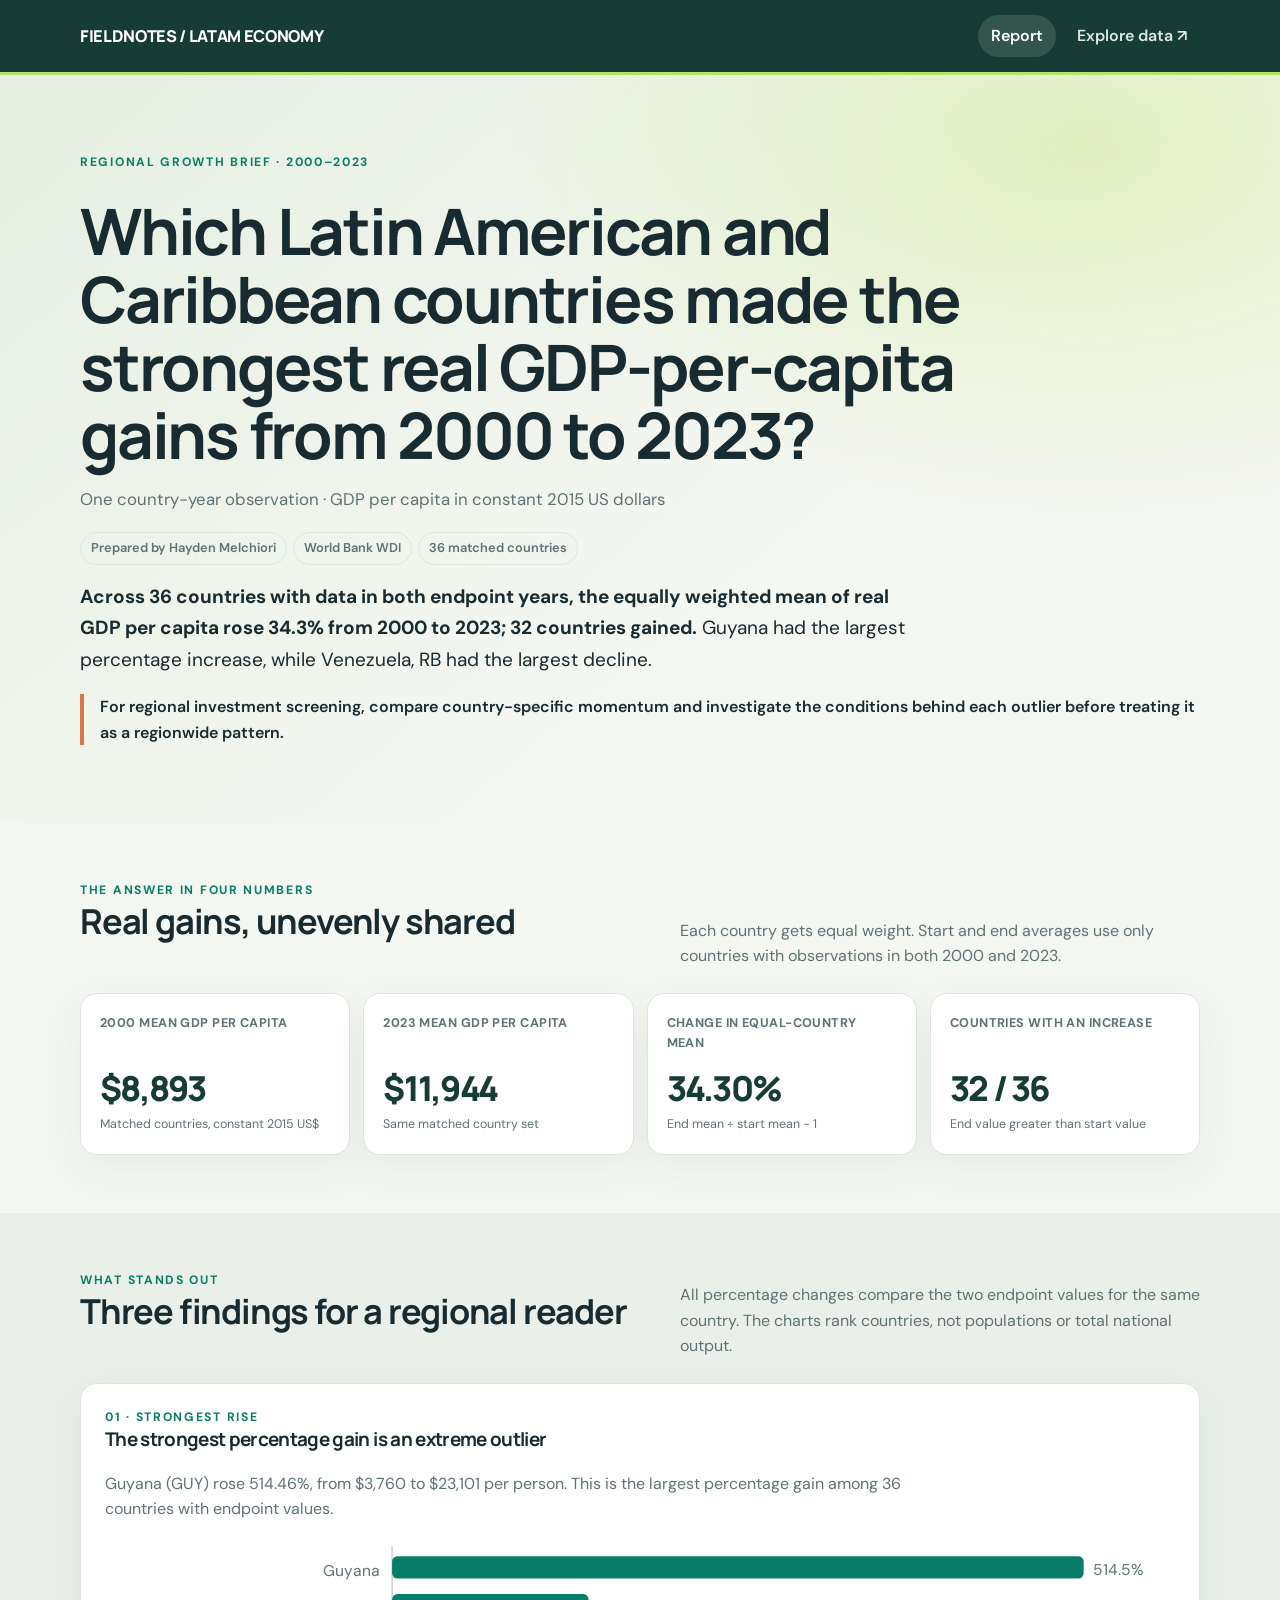
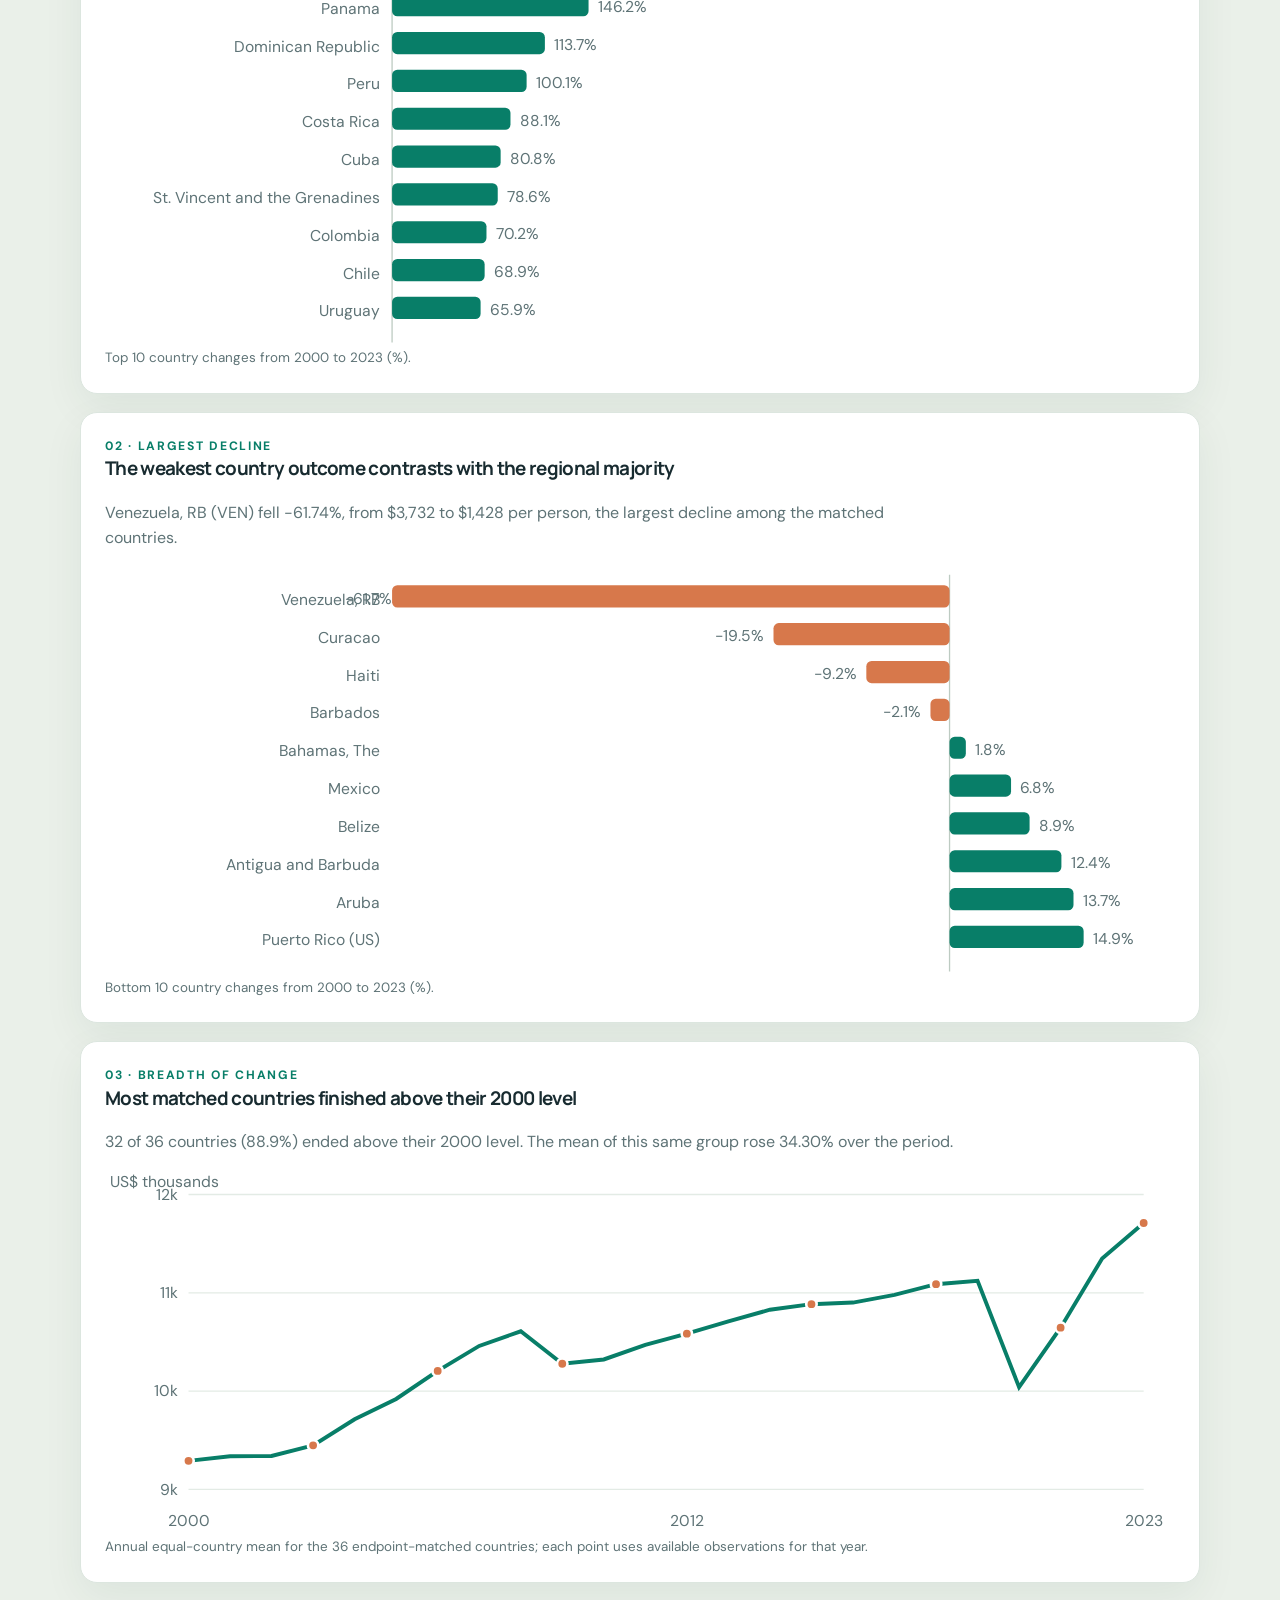
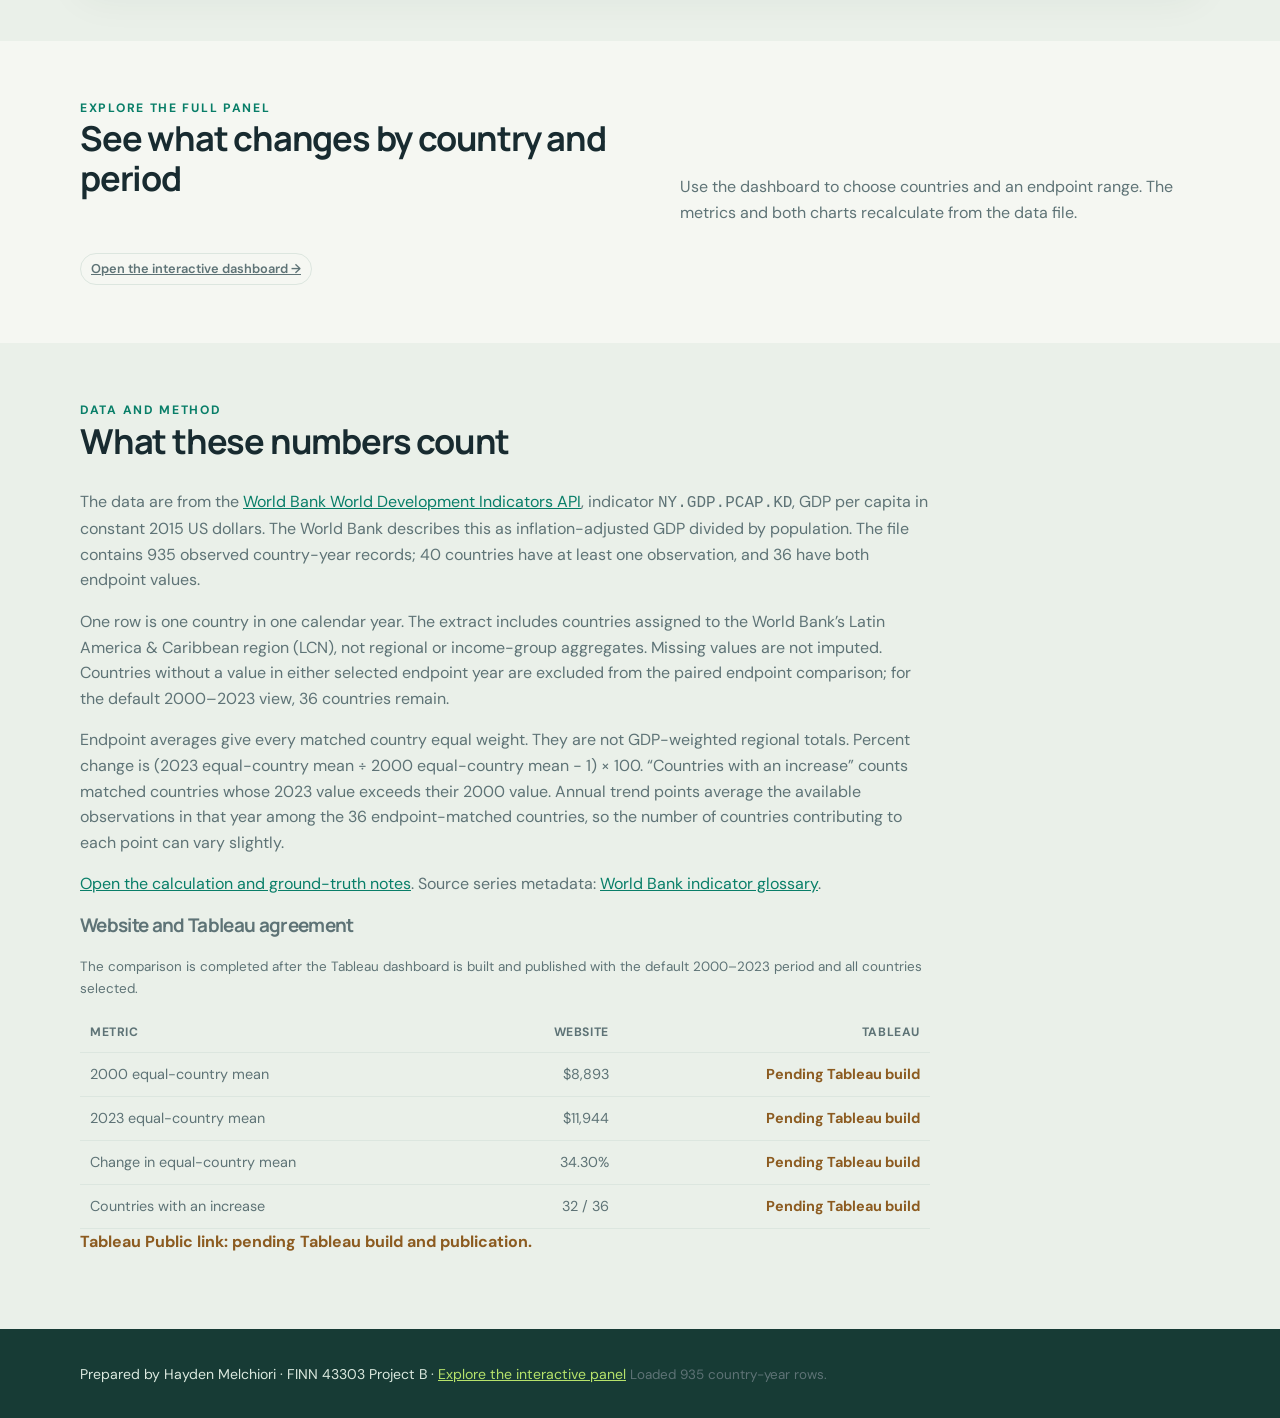
==== index.html @ 9fbc9ff0 "Build regional GDP per capita dashboard" ====
<!doctype html>
<html lang="en">
<head>
  <meta charset="utf-8"><meta name="viewport" content="width=device-width,initial-scale=1">
  <meta name="description" content="A comparison of real GDP per capita across Latin America and the Caribbean, 2000–2023.">
  <title>Which countries gained? | Regional Growth Brief</title>
  <link rel="stylesheet" href="site.css">
  <script defer src="site.js"></script>
</head>
<body>
<header class="topbar"><nav class="nav wrap" aria-label="Main navigation"><a class="brand" href="index.html">FIELDNOTES / LATAM ECONOMY</a><div class="navlinks"><a href="index.html" aria-current="page">Report</a><a href="dashboard.html">Explore data ↗</a></div></nav></header>
<main id="report-app">
  <section class="hero"><div class="wrap">
    <div class="eyebrow">Regional growth brief · 2000–2023</div>
    <h1>Which Latin American and Caribbean countries made the strongest real GDP-per-capita gains from 2000 to 2023?</h1>
    <p class="subtitle">One country-year observation · GDP per capita in constant 2015 US dollars</p>
    <p><span class="tag">Prepared by Hayden Melchiori</span><span class="tag">World Bank WDI</span><span class="tag" id="cohort-tag">Matched countries</span></p>
    <p class="answer" id="answer"></p>
    <p class="recommend">For regional investment screening, compare country-specific momentum and investigate the conditions behind each outlier before treating it as a regionwide pattern.</p>
  </div></section>
  <section class="section"><div class="wrap"><div class="section-head"><div><div class="eyebrow">The answer in four numbers</div><h2>Real gains, unevenly shared</h2></div><p>Each country gets equal weight. Start and end averages use only countries with observations in both 2000 and 2023.</p></div><div id="report-metrics" class="metrics"></div></div></section>
  <section class="section alt"><div class="wrap"><div class="section-head"><div><div class="eyebrow">What stands out</div><h2>Three findings for a regional reader</h2></div><p>All percentage changes compare the two endpoint values for the same country. The charts rank countries, not populations or total national output.</p></div>
    <div class="findings">
      <article class="finding"><div class="eyebrow">01 · strongest rise</div><h3>The strongest percentage gain is an extreme outlier</h3><p id="finding-top"></p><div id="report-top-chart" class="chart" aria-label="Ten countries with the largest increase"></div><div class="small">Top 10 country changes from 2000 to 2023 (%).</div></article>
      <article class="finding"><div class="eyebrow">02 · largest decline</div><h3>The weakest country outcome contrasts with the regional majority</h3><p id="finding-bottom"></p><div id="report-bottom-chart" class="chart" aria-label="Ten countries with the smallest or negative change"></div><div class="small">Bottom 10 country changes from 2000 to 2023 (%).</div></article>
      <article class="finding"><div class="eyebrow">03 · breadth of change</div><h3>Most matched countries finished above their 2000 level</h3><p id="finding-breadth"></p><div id="report-trend-chart" class="chart" aria-label="Annual mean real GDP per capita"></div><div class="small">Annual equal-country mean for the 36 endpoint-matched countries; each point uses available observations for that year.</div></article>
    </div>
  </div></section>
  <section class="section"><div class="wrap"><div class="section-head"><div><div class="eyebrow">Explore the full panel</div><h2>See what changes by country and period</h2></div><p>Use the dashboard to choose countries and an endpoint range. The metrics and both charts recalculate from the data file.</p></div><a class="tag" href="dashboard.html">Open the interactive dashboard →</a></div></section>
  <section class="section alt"><div class="wrap"><div class="eyebrow">Data and method</div><h2>What these numbers count</h2><div class="source">
    <p>The data are from the <a href="https://api.worldbank.org/v2/country/all/indicator/NY.GDP.PCAP.KD?date=2000:2023&amp;format=json&amp;per_page=20000">World Bank World Development Indicators API</a>, indicator <code>NY.GDP.PCAP.KD</code>, GDP per capita in constant 2015 US dollars. The World Bank describes this as inflation-adjusted GDP divided by population. The file contains <span id="source-row-count"></span> observed country-year records; <span id="source-country-count"></span> countries have at least one observation, and <span id="source-paired-count"></span> have both endpoint values.</p>
    <p>One row is one country in one calendar year. The extract includes countries assigned to the World Bank’s Latin America &amp; Caribbean region (LCN), not regional or income-group aggregates. Missing values are not imputed. Countries without a value in either selected endpoint year are excluded from the paired endpoint comparison; for the default 2000–2023 view, <span id="source-paired-count-2"></span> countries remain.</p>
    <p>Endpoint averages give every matched country equal weight. They are not GDP-weighted regional totals. Percent change is (2023 equal-country mean ÷ 2000 equal-country mean − 1) × 100. “Countries with an increase” counts matched countries whose 2023 value exceeds their 2000 value. Annual trend points average the available observations in that year among the 36 endpoint-matched countries, so the number of countries contributing to each point can vary slightly.</p>
    <p><a href="numbers_check.md">Open the calculation and ground-truth notes</a>. Source series metadata: <a href="https://databank.worldbank.org/metadataglossary/world-development-indicators/series/NY.GDP.PCAP.KD">World Bank indicator glossary</a>.</p>
    <h3>Website and Tableau agreement</h3>
    <p class="small">The comparison is completed after the Tableau dashboard is built and published with the default 2000–2023 period and all countries selected.</p>
    <div class="table-wrap"><table class="agreement"><thead><tr><th>Metric</th><th>Website</th><th>Tableau</th></tr></thead><tbody id="agreement-values"></tbody></table></div>
    <p class="pending">Tableau Public link: pending Tableau build and publication.</p>
  </div></div></section>
</main>
<footer class="footer"><div class="wrap">Prepared by Hayden Melchiori · FINN 43303 Project B · <a href="dashboard.html">Explore the interactive panel</a> <span id="app-status" class="small"></span></div></footer>
</body></html>
---- site.css ----
@import url('https://fonts.googleapis.com/css2?family=DM+Sans:wght@400;500;600;700&family=Manrope:wght@500;600;700;800&display=swap');
:root{--ink:#182b30;--muted:#5e7376;--paper:#f5f7f2;--card:#fff;--line:#dce6df;--green:#087e68;--lime:#b7e36b;--orange:#d7784b;--blue:#4a7185;--shadow:0 14px 40px #173b3210}*{box-sizing:border-box}body{margin:0;background:var(--paper);color:var(--ink);font:16px/1.6 'DM Sans',sans-serif}h1,h2,h3,p{margin-top:0}h1,h2,h3,.brand{font-family:Manrope,'DM Sans',sans-serif;letter-spacing:-.035em}h1{font-size:clamp(2.3rem,5vw,4.45rem);line-height:1.06;max-width:960px;margin:25px 0 17px}h2{font-size:clamp(1.55rem,3vw,2.15rem);line-height:1.15}h3{font-size:1.18rem;line-height:1.3}.wrap{width:min(1120px,calc(100% - 40px));margin:auto}.topbar{background:#173b35;color:white;border-bottom:3px solid var(--lime)}.nav{height:72px;display:flex;align-items:center;justify-content:space-between;gap:20px}.brand{font-weight:800;font-size:1.02rem;letter-spacing:-.02em;color:white;text-decoration:none}.navlinks{display:flex;gap:8px}.navlinks a{color:#dbe9df;text-decoration:none;padding:8px 13px;border-radius:99px;font-weight:600}.navlinks a[aria-current=page],.navlinks a:hover{background:#ffffff20;color:white}.hero{padding:78px 0 62px;background:radial-gradient(ellipse at 85% 10%,#c9e77b66,transparent 38%),linear-gradient(140deg,#e6efe2,#f5f7f2 62%)}.eyebrow{color:var(--green);font-size:.76rem;font-weight:700;letter-spacing:.14em;text-transform:uppercase}.subtitle{font-size:1.05rem;color:var(--muted)}.hero p.answer{max-width:840px;font-size:1.19rem;line-height:1.65}.hero .recommend{border-left:4px solid var(--orange);padding-left:16px;font-weight:600}.tag{display:inline-flex;padding:5px 10px;border:1px solid var(--line);border-radius:99px;color:var(--muted);font-size:.8rem;font-weight:600;margin:3px 6px 0 0}.section{padding:58px 0}.section.alt{background:#eaf0e9}.section-head{display:flex;justify-content:space-between;gap:22px;align-items:end;margin-bottom:24px}.section-head p{color:var(--muted);max-width:520px;margin-bottom:0}.metrics{display:grid;grid-template-columns:repeat(4,1fr);gap:13px}.metric,.card,.control-card,.finding{background:var(--card);border:1px solid var(--line);border-radius:17px;box-shadow:var(--shadow)}.metric{padding:19px}.metric .label{font-size:.79rem;color:var(--muted);font-weight:700;letter-spacing:.035em;text-transform:uppercase;min-height:44px}.metric .value{font:800 clamp(1.45rem,3vw,2.15rem)/1.2 Manrope,sans-serif;letter-spacing:-.05em;margin:10px 0 0;color:#173b35}.metric .note{font-size:.78rem;color:var(--muted);margin-top:7px}.findings{display:grid;gap:18px}.finding{padding:24px}.finding p{color:var(--muted);max-width:850px}.chart{width:100%;min-height:230px;overflow:hidden}.chart svg{width:100%;height:auto;display:block}.chart text{font:12px 'DM Sans',sans-serif;fill:var(--muted)}.chart .grid{stroke:#e3ebe5;stroke-width:1}.chart .bar{fill:var(--green)}.chart .bar.neg{fill:var(--orange)}.chart .line{fill:none;stroke:var(--green);stroke-width:3}.chart .dot{fill:var(--orange);stroke:white;stroke-width:2}.chart .axis{stroke:#bdcbc2}.dashboard-intro{padding:42px 0 24px}.controls{display:grid;grid-template-columns:1.3fr 1fr 1fr auto;gap:13px;margin:18px 0}.control-card{padding:14px 16px}.control-card label{display:block;font-size:.75rem;text-transform:uppercase;letter-spacing:.08em;font-weight:700;color:var(--muted);margin-bottom:6px}.control-card input,.control-card select{font:inherit;color:var(--ink);width:100%;border:1px solid var(--line);border-radius:9px;padding:9px 10px;background:#fff}.control-card select[multiple]{height:124px}.control-card button{background:var(--green);color:white;border:0;border-radius:10px;padding:11px 16px;font:700 .92rem 'DM Sans';cursor:pointer}.dashboard-grid{display:grid;grid-template-columns:1fr 1fr;gap:16px}.card{padding:20px;min-width:0}.card.wide{grid-column:1/-1}.card h3{margin-bottom:3px}.card .caption{color:var(--muted);font-size:.88rem;margin-bottom:14px}.table-wrap{overflow:auto}table{width:100%;border-collapse:collapse;font-size:.9rem}th,td{text-align:left;padding:10px;border-bottom:1px solid var(--line)}th{font-size:.76rem;color:var(--muted);text-transform:uppercase;letter-spacing:.05em}.source{max-width:850px;color:var(--muted)}.source a{color:var(--green)}.formula{padding:16px;border-radius:12px;background:#f1f5ef;border:1px solid var(--line);font-size:.92rem}.agreement td,.agreement th{text-align:right}.agreement td:first-child,.agreement th:first-child{text-align:left}.pending{color:#8c5b20;font-weight:700}.footer{background:#173b35;color:#dbe9df;padding:34px 0;font-size:.88rem}.footer a{color:var(--lime)}.small{font-size:.84rem;color:var(--muted)}.notice{padding:15px 17px;background:#fff7e8;border:1px solid #eed6a3;border-radius:12px;color:#684d24}.no-data{padding:24px;color:var(--muted);text-align:center}.result-label{font-size:.82rem;color:var(--muted)}@media(max-width:850px){.metrics{grid-template-columns:repeat(2,1fr)}.controls{grid-template-columns:1fr 1fr}.dashboard-grid{grid-template-columns:1fr}.card.wide{grid-column:auto}.section-head{display:block}.section-head p{margin-top:10px}}@media(max-width:560px){.wrap{width:min(100% - 28px,1120px)}.nav{height:64px}.brand{font-size:.88rem}.navlinks a{padding:7px 10px;font-size:.9rem}.hero{padding:54px 0 42px}.section{padding:42px 0}.metrics{gap:9px}.metric{padding:14px}.metric .label{font-size:.72rem;min-height:48px}.metric .value{font-size:1.45rem}.controls{grid-template-columns:1fr}.finding{padding:18px}.chart{min-height:180px}}
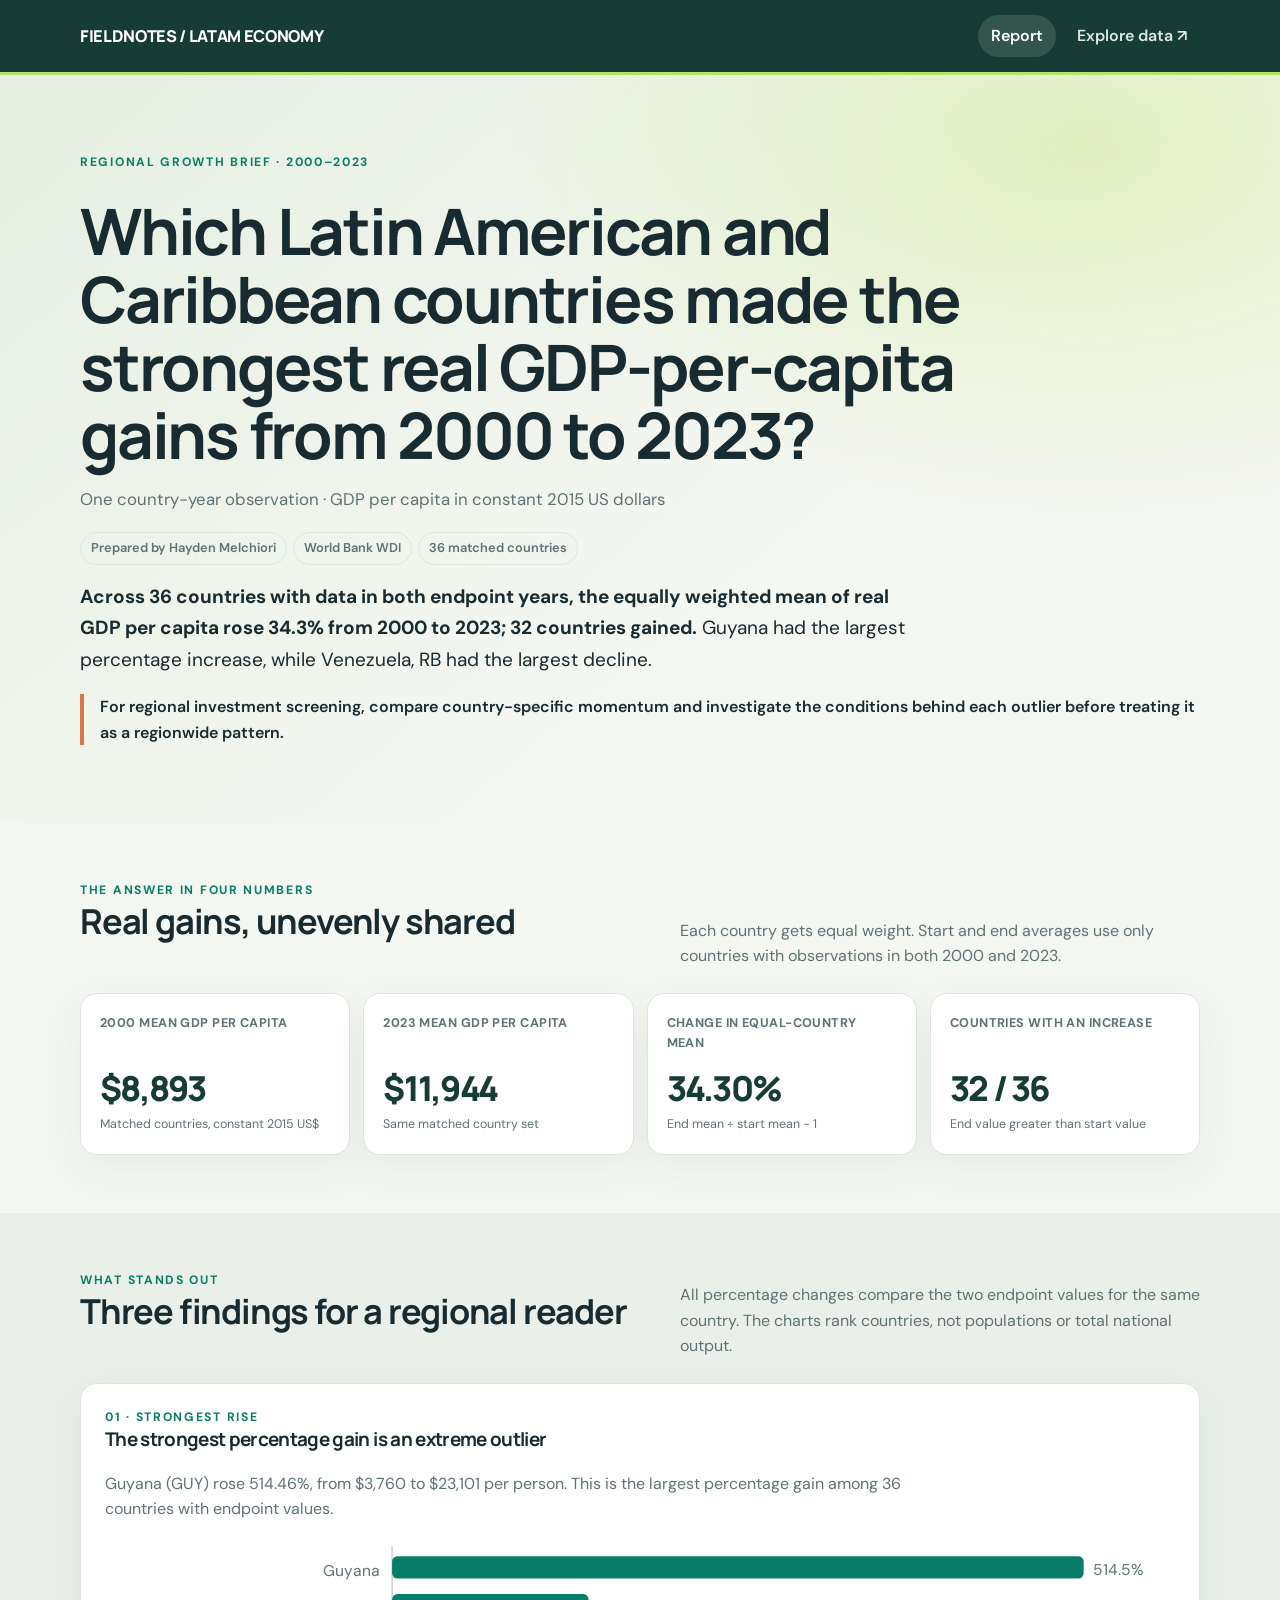
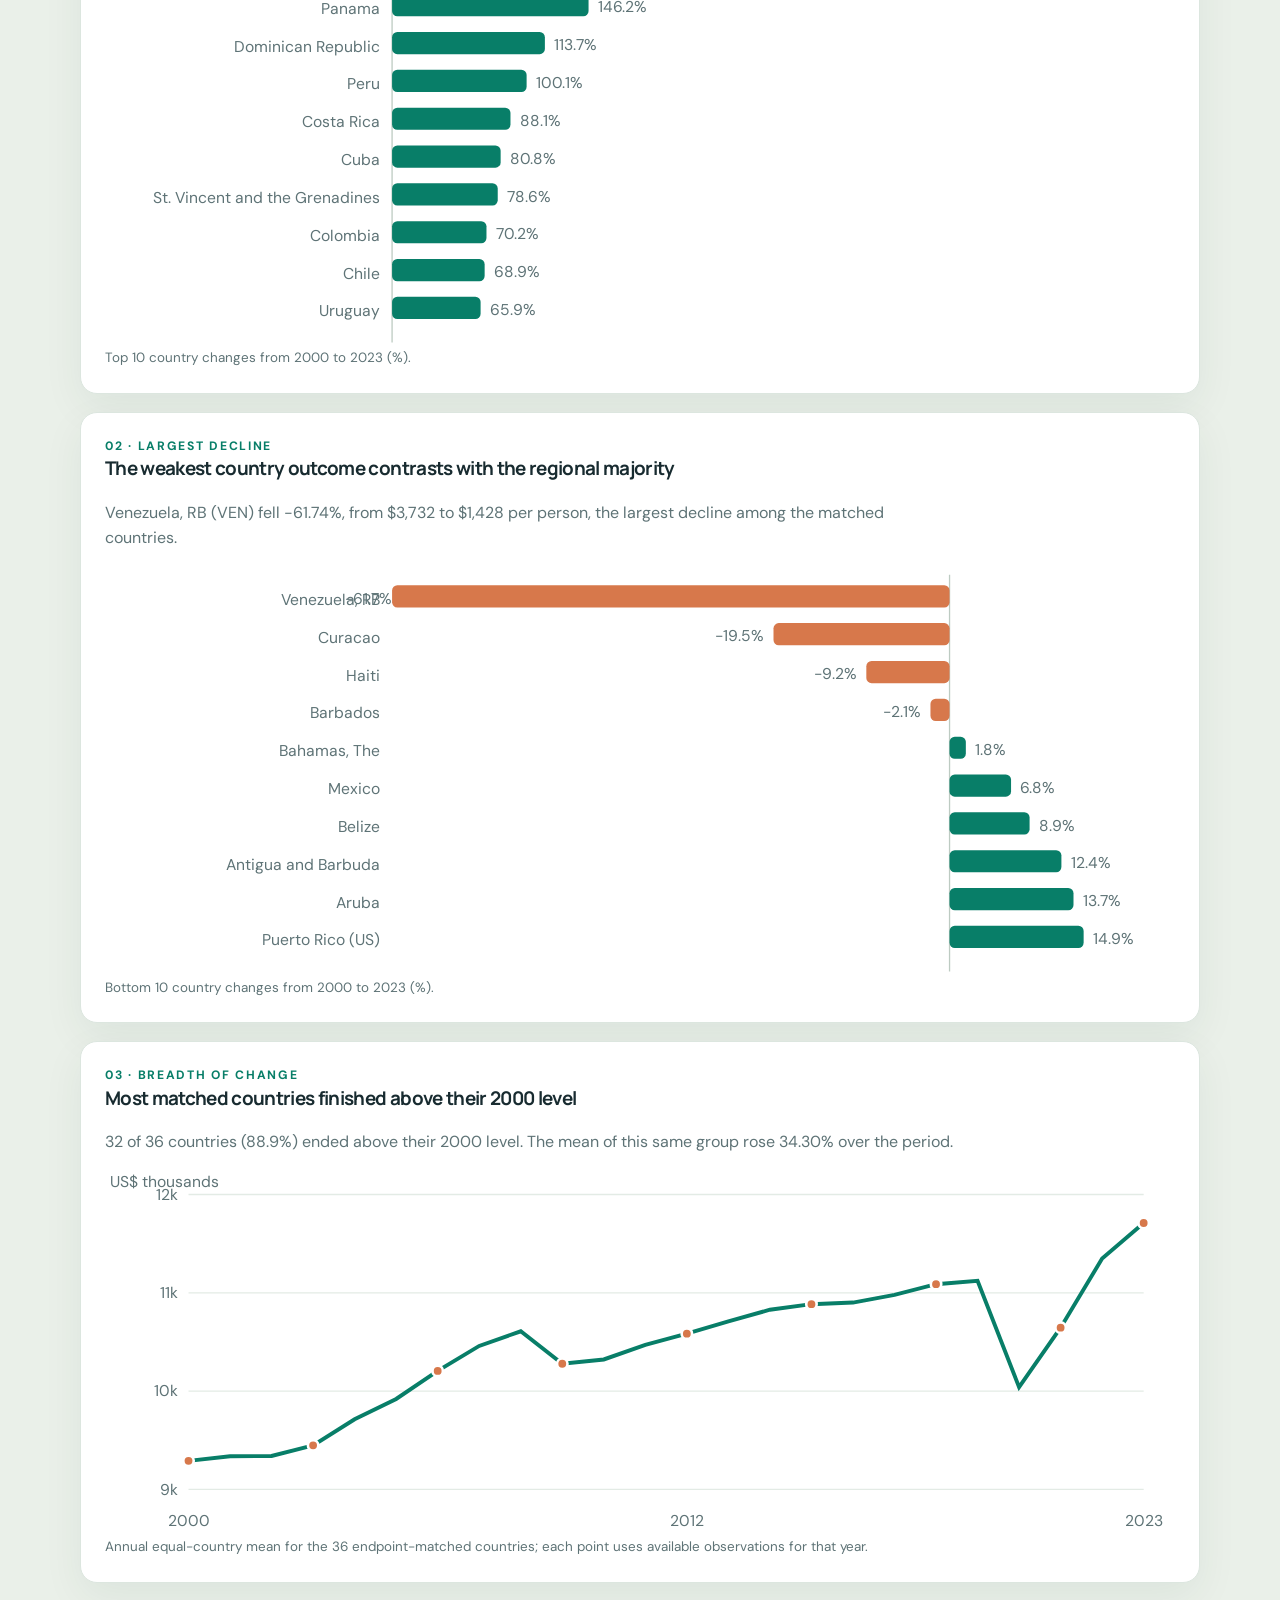
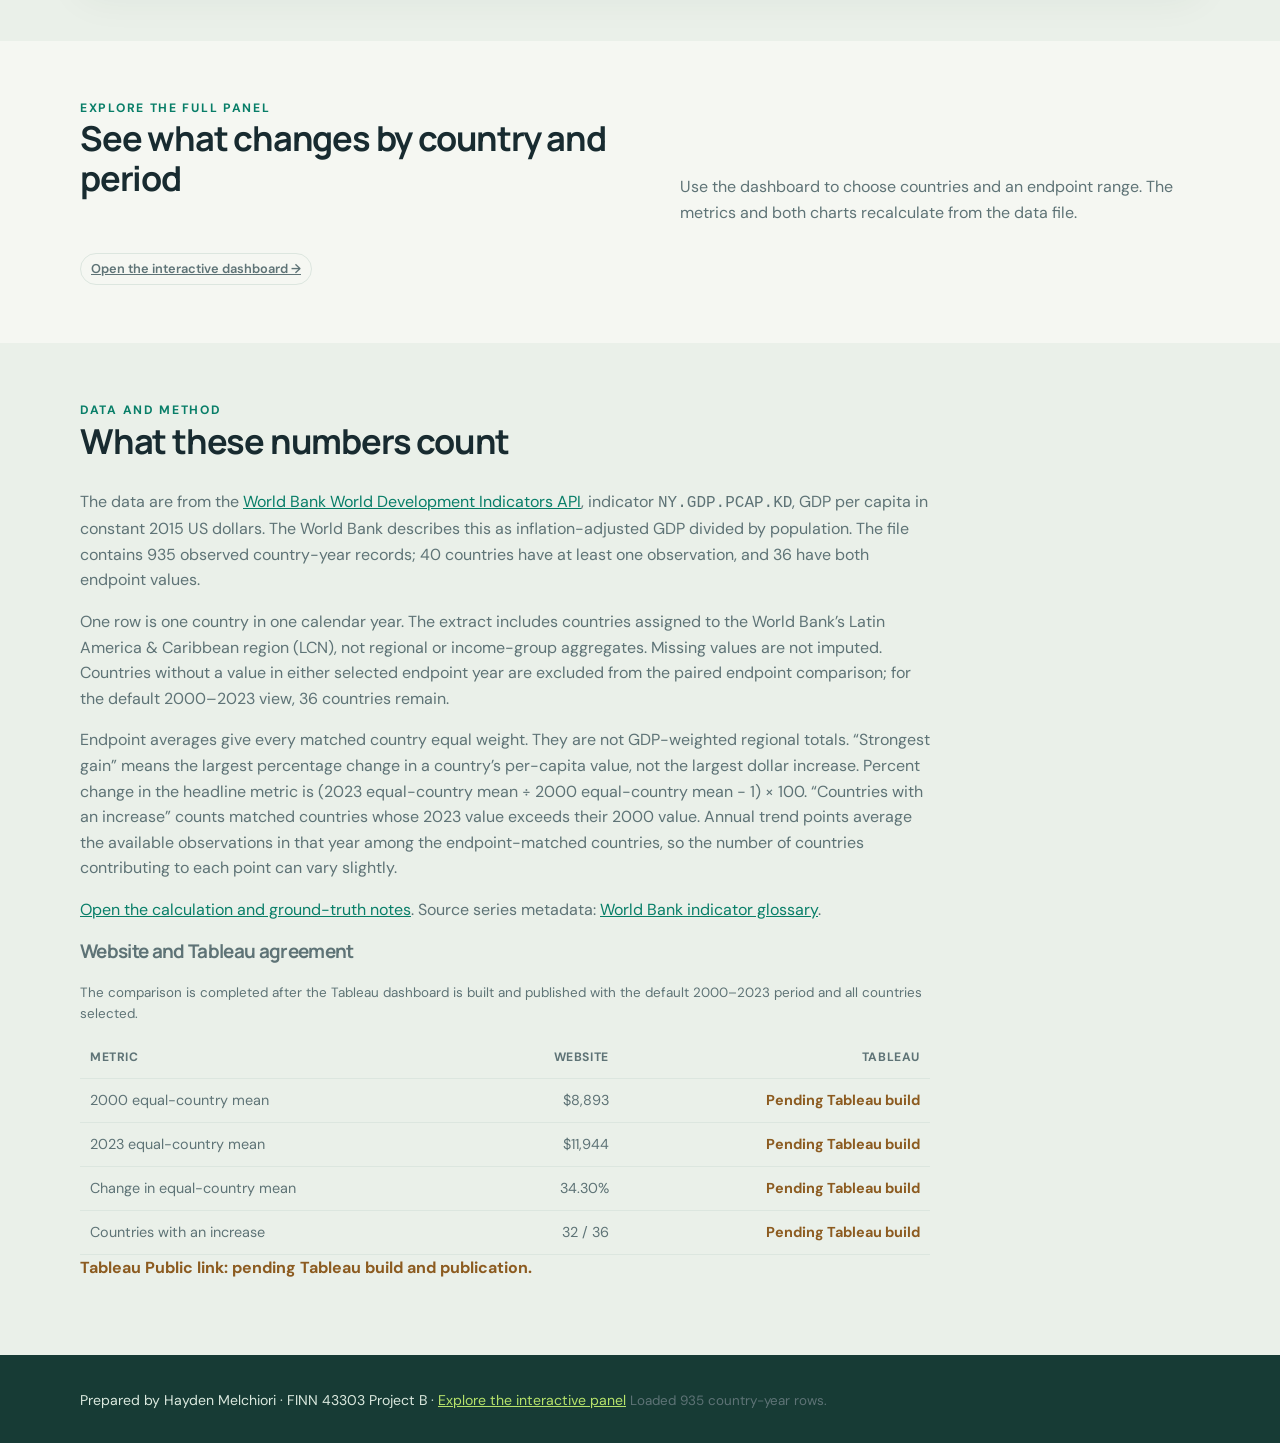
==== commit b951e63e: "Clarify country gain definition and preview steps" ====
--- a/index.html
+++ b/index.html
@@ -30,7 +30,7 @@
   <section class="section alt"><div class="wrap"><div class="eyebrow">Data and method</div><h2>What these numbers count</h2><div class="source">
     <p>The data are from the <a href="https://api.worldbank.org/v2/country/all/indicator/NY.GDP.PCAP.KD?date=2000:2023&amp;format=json&amp;per_page=20000">World Bank World Development Indicators API</a>, indicator <code>NY.GDP.PCAP.KD</code>, GDP per capita in constant 2015 US dollars. The World Bank describes this as inflation-adjusted GDP divided by population. The file contains <span id="source-row-count"></span> observed country-year records; <span id="source-country-count"></span> countries have at least one observation, and <span id="source-paired-count"></span> have both endpoint values.</p>
     <p>One row is one country in one calendar year. The extract includes countries assigned to the World Bank’s Latin America &amp; Caribbean region (LCN), not regional or income-group aggregates. Missing values are not imputed. Countries without a value in either selected endpoint year are excluded from the paired endpoint comparison; for the default 2000–2023 view, <span id="source-paired-count-2"></span> countries remain.</p>
-    <p>Endpoint averages give every matched country equal weight. They are not GDP-weighted regional totals. Percent change is (2023 equal-country mean ÷ 2000 equal-country mean − 1) × 100. “Countries with an increase” counts matched countries whose 2023 value exceeds their 2000 value. Annual trend points average the available observations in that year among the 36 endpoint-matched countries, so the number of countries contributing to each point can vary slightly.</p>
+    <p>Endpoint averages give every matched country equal weight. They are not GDP-weighted regional totals. “Strongest gain” means the largest percentage change in a country’s per-capita value, not the largest dollar increase. Percent change in the headline metric is (2023 equal-country mean ÷ 2000 equal-country mean − 1) × 100. “Countries with an increase” counts matched countries whose 2023 value exceeds their 2000 value. Annual trend points average the available observations in that year among the endpoint-matched countries, so the number of countries contributing to each point can vary slightly.</p>
     <p><a href="numbers_check.md">Open the calculation and ground-truth notes</a>. Source series metadata: <a href="https://databank.worldbank.org/metadataglossary/world-development-indicators/series/NY.GDP.PCAP.KD">World Bank indicator glossary</a>.</p>
     <h3>Website and Tableau agreement</h3>
     <p class="small">The comparison is completed after the Tableau dashboard is built and published with the default 2000–2023 period and all countries selected.</p>
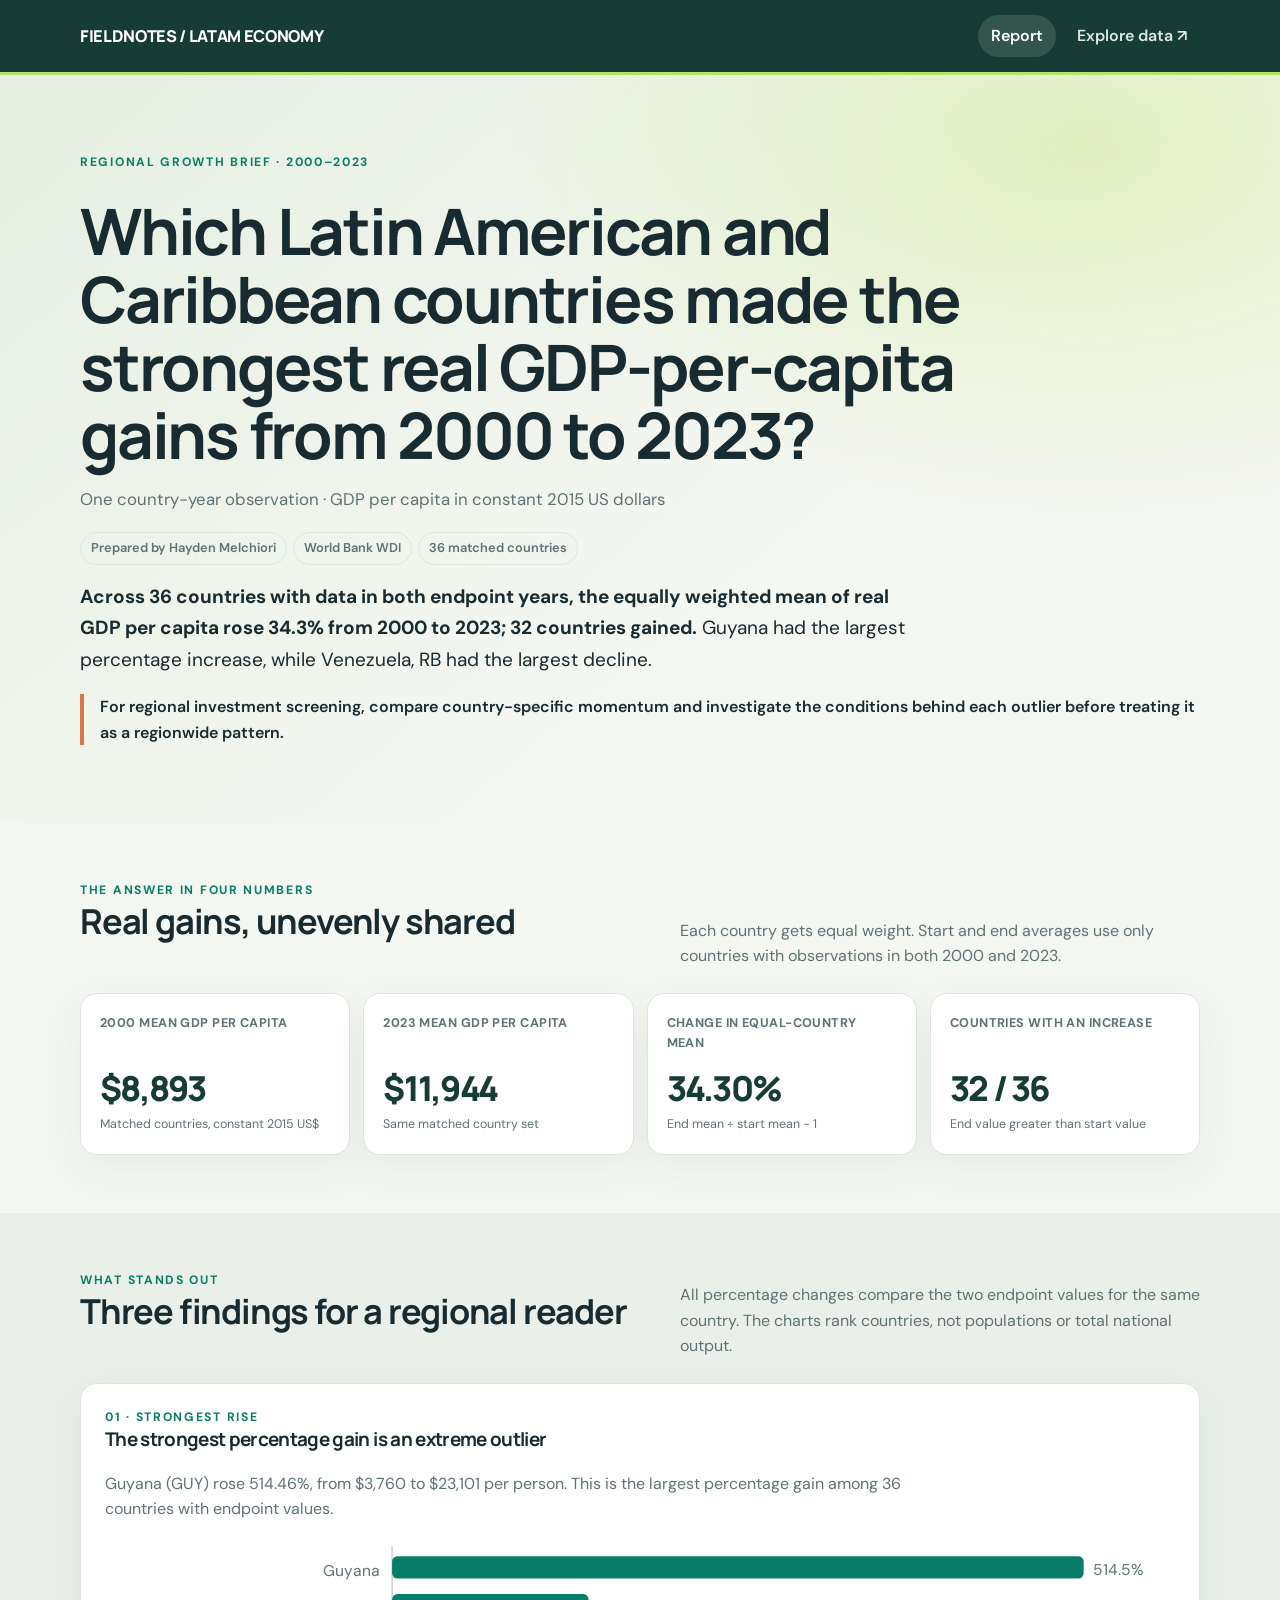
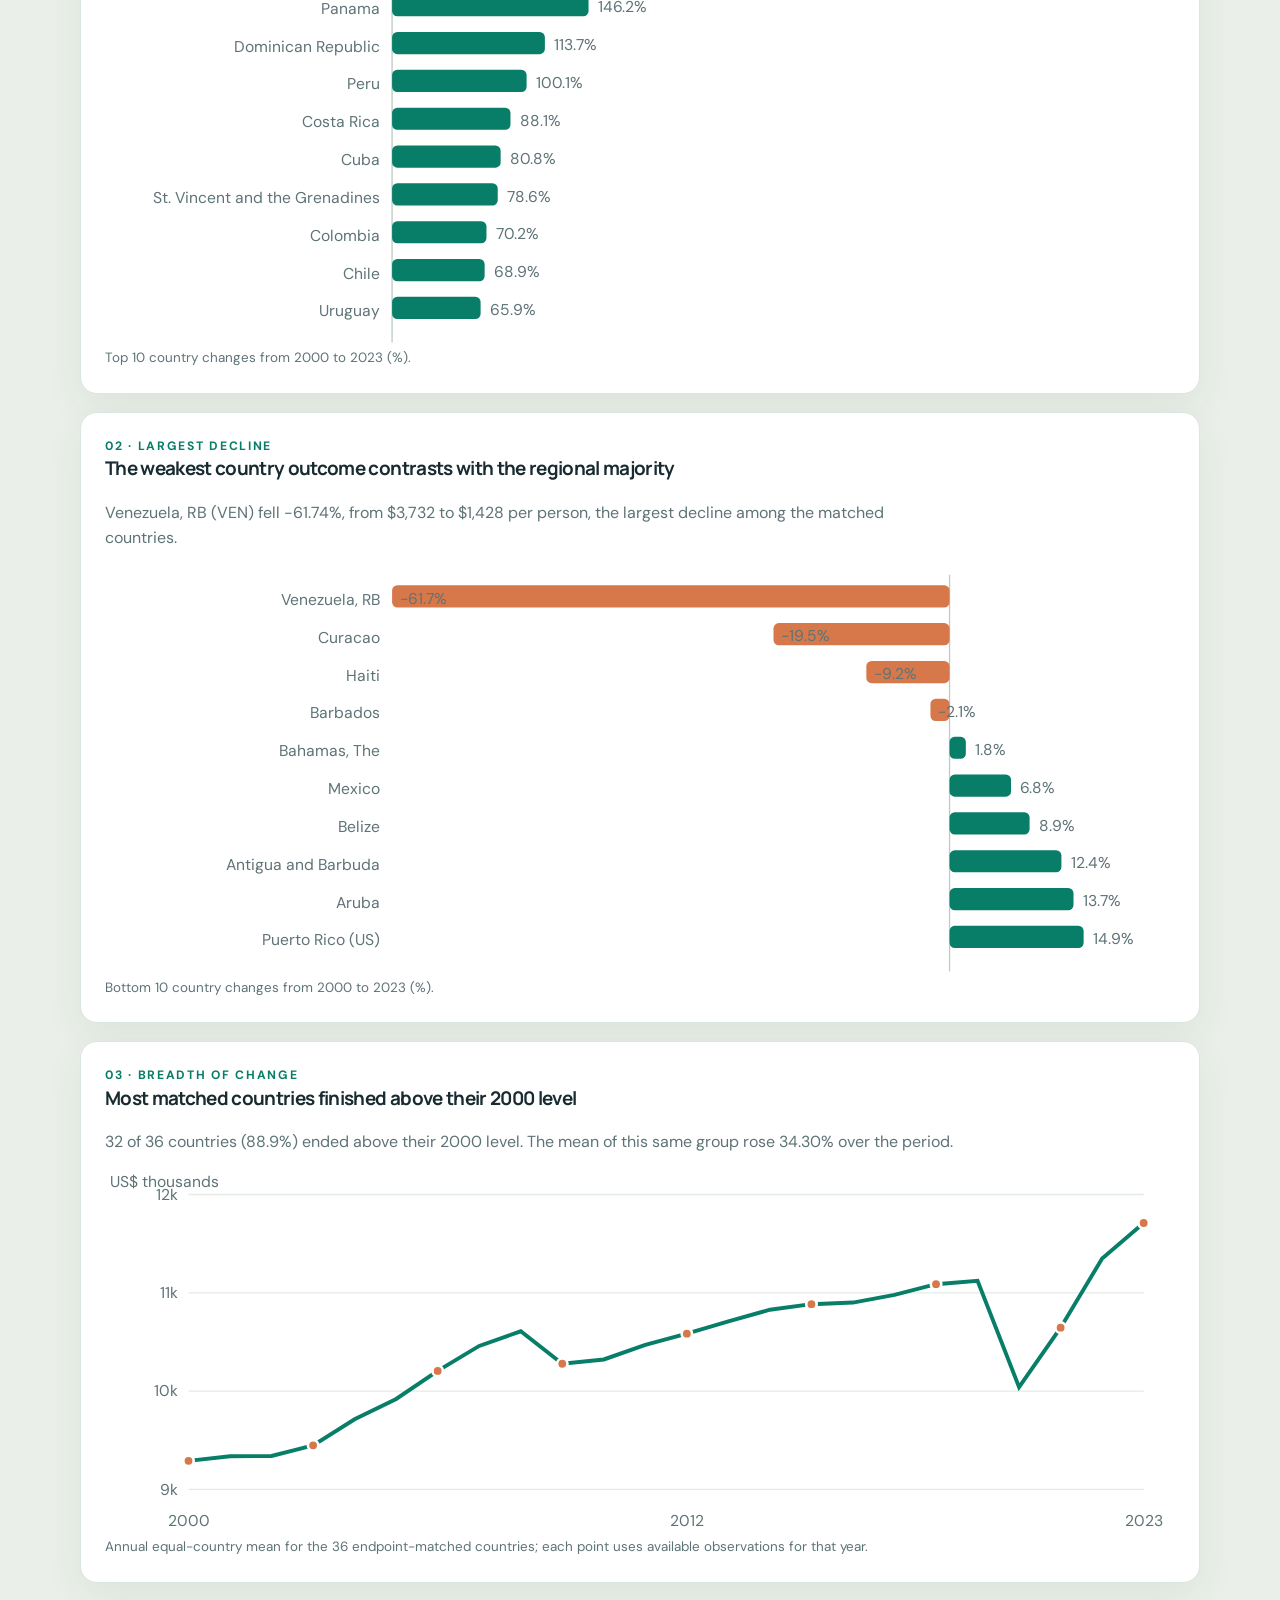
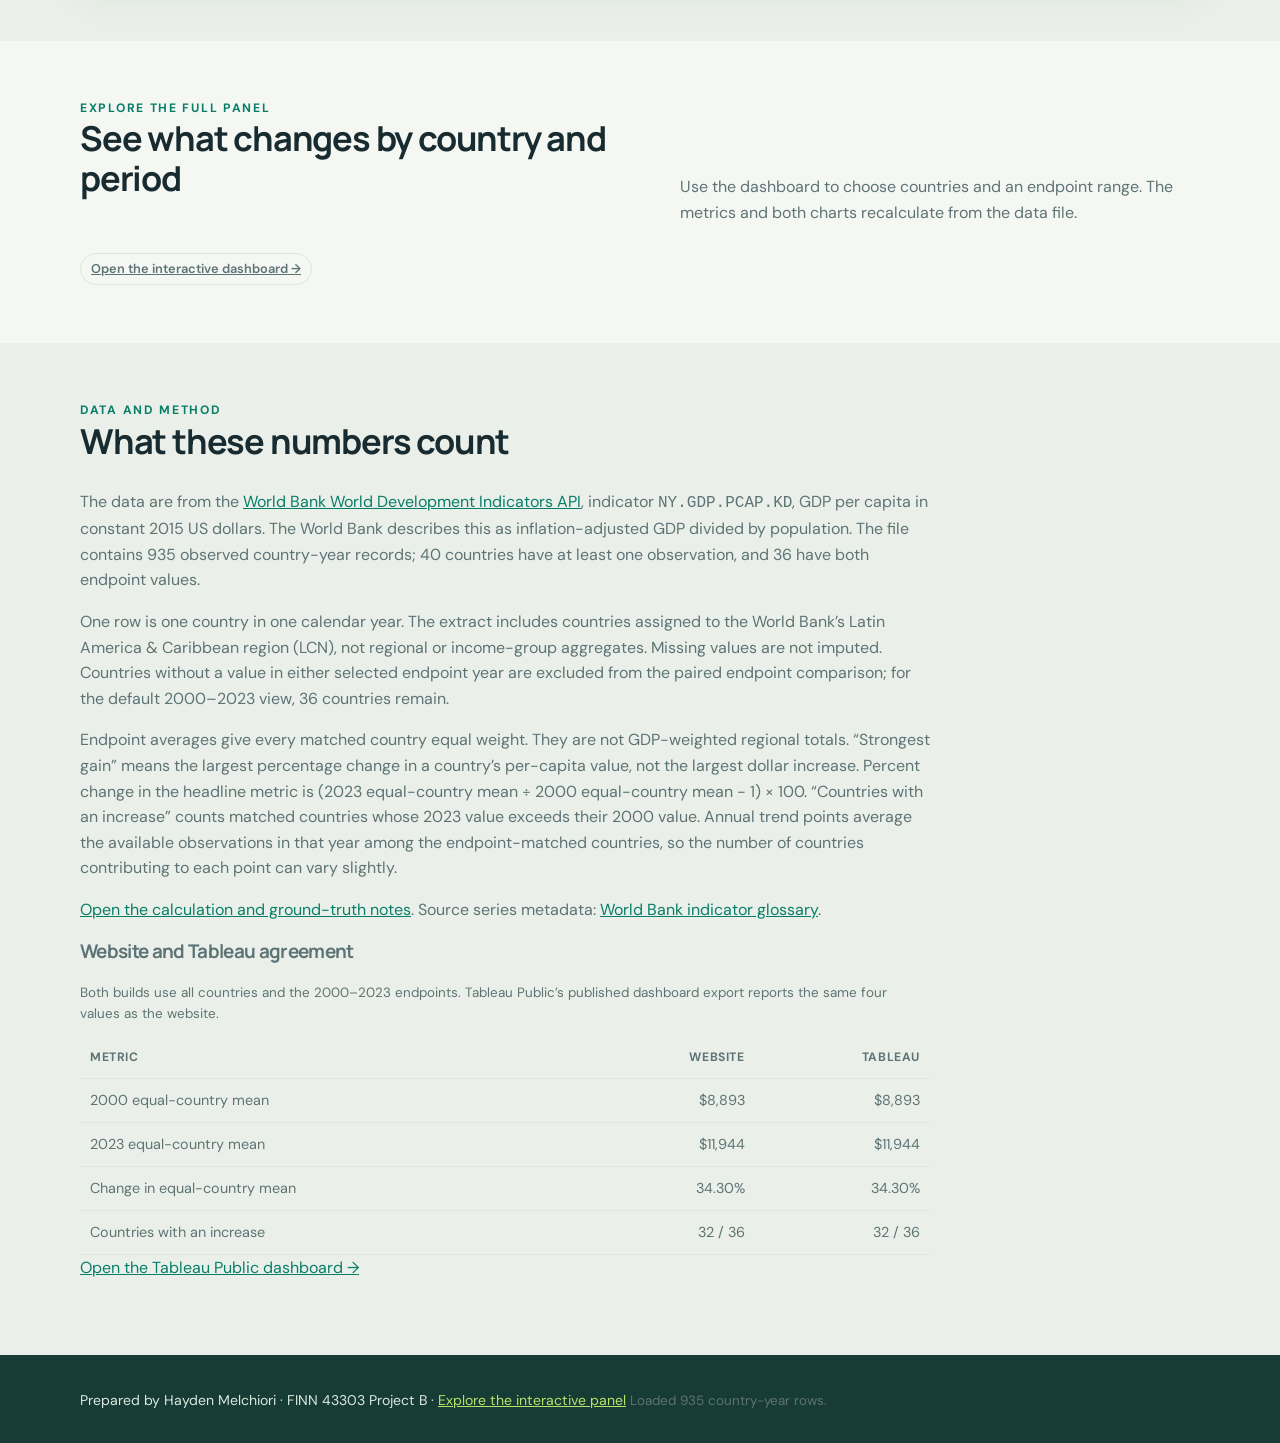
==== commit 7aea949d: "Add Tableau agreement values and submission link" ====
--- a/index.html
+++ b/index.html
@@ -33,9 +33,9 @@
     <p>Endpoint averages give every matched country equal weight. They are not GDP-weighted regional totals. “Strongest gain” means the largest percentage change in a country’s per-capita value, not the largest dollar increase. Percent change in the headline metric is (2023 equal-country mean ÷ 2000 equal-country mean − 1) × 100. “Countries with an increase” counts matched countries whose 2023 value exceeds their 2000 value. Annual trend points average the available observations in that year among the endpoint-matched countries, so the number of countries contributing to each point can vary slightly.</p>
     <p><a href="numbers_check.md">Open the calculation and ground-truth notes</a>. Source series metadata: <a href="https://databank.worldbank.org/metadataglossary/world-development-indicators/series/NY.GDP.PCAP.KD">World Bank indicator glossary</a>.</p>
     <h3>Website and Tableau agreement</h3>
-    <p class="small">The comparison is completed after the Tableau dashboard is built and published with the default 2000–2023 period and all countries selected.</p>
+    <p class="small">Both builds use all countries and the 2000–2023 endpoints. Tableau Public’s published dashboard export reports the same four values as the website.</p>
     <div class="table-wrap"><table class="agreement"><thead><tr><th>Metric</th><th>Website</th><th>Tableau</th></tr></thead><tbody id="agreement-values"></tbody></table></div>
-    <p class="pending">Tableau Public link: pending Tableau build and publication.</p>
+    <p><a href="https://public.tableau.com/app/profile/hayden.melchiori/viz/LatAmGDPperCapita20002023/Dashboard1?publish=yes">Open the Tableau Public dashboard →</a></p>
   </div></div></section>
 </main>
 <footer class="footer"><div class="wrap">Prepared by Hayden Melchiori · FINN 43303 Project B · <a href="dashboard.html">Explore the interactive panel</a> <span id="app-status" class="small"></span></div></footer>
